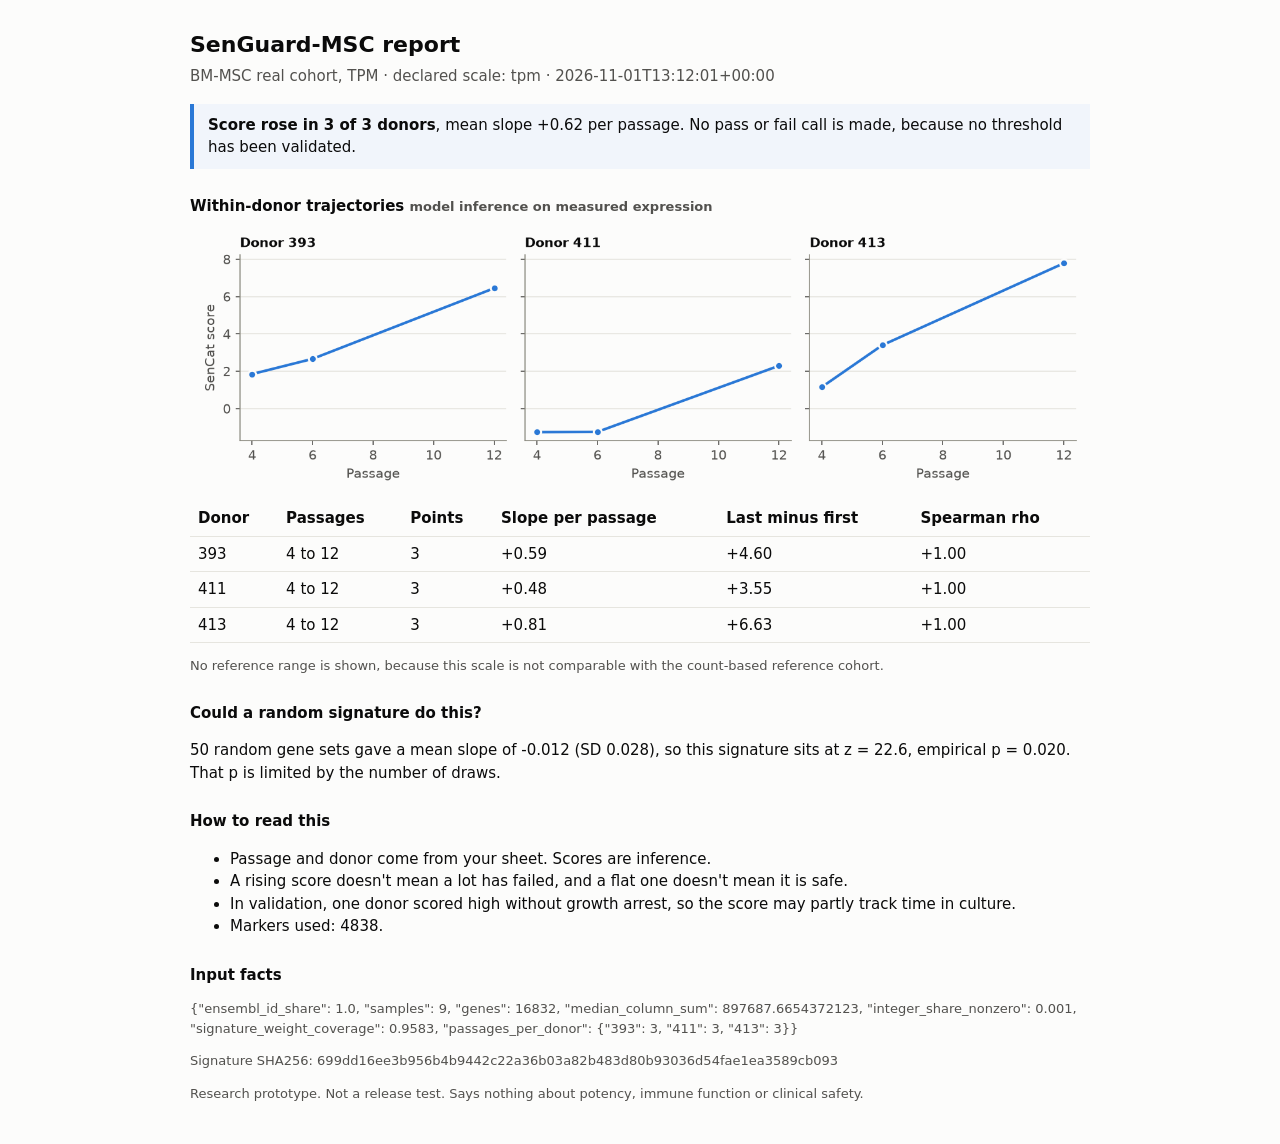
==== deliverables/demo/report_GSE178514_BM_MSC.html @ 02b7636f "SenGuard-MSC: guarded senescence-signature tool and validation Browser tool that checks MSC passage-" ====
<!DOCTYPE html><html lang="en"><head><meta charset="utf-8"><meta name="viewport" content="width=device-width,initial-scale=1"><title>SenGuard-MSC report: BM-MSC real cohort, TPM</title><style>:root{--bg:#fcfcfb;--ink:#0b0b0b;--ink2:#52514e;--line:#e6e5df;--accent:#2a78d6;--stop:#b3261e}body{background:var(--bg);color:var(--ink);font:15px/1.5 system-ui,Segoe UI,sans-serif;max-width:900px;margin:0 auto;padding:28px 18px}h1{font-size:22px;margin:0}h2{font-size:15px;margin:26px 0 6px}.sub{color:var(--ink2);margin:4px 0 16px}.banner{border-left:4px solid var(--accent);padding:10px 14px;background:#f1f5fb}.stop{border-color:var(--stop);background:#fbf1f0}table{border-collapse:collapse;width:100%;font-variant-numeric:tabular-nums}td,th{border-bottom:1px solid var(--line);padding:6px 8px;text-align:left}img{max-width:100%}.tag{color:var(--ink2);font-size:13px}</style></head><body><h1>SenGuard-MSC report</h1><p class="sub">BM-MSC real cohort, TPM · declared scale: tpm · 2026-11-01T13:12:01+00:00</p><div class="banner"><b>Score rose in 3 of 3 donors</b>, mean slope +0.62 per passage. No pass or fail call is made, because no threshold has been validated.</div><h2>Within-donor trajectories <span class="tag">model inference on measured expression</span></h2><img alt="SenCat score by passage for each donor" src="[data-uri]"><table><tr><th>Donor</th><th>Passages</th><th>Points</th><th>Slope per passage</th><th>Last minus first</th><th>Spearman rho</th></tr><tr><td>393</td><td>4 to 12</td><td>3</td><td>+0.59</td><td>+4.60</td><td>+1.00</td></tr><tr><td>411</td><td>4 to 12</td><td>3</td><td>+0.48</td><td>+3.55</td><td>+1.00</td></tr><tr><td>413</td><td>4 to 12</td><td>3</td><td>+0.81</td><td>+6.63</td><td>+1.00</td></tr></table><p class="tag">No reference range is shown, because this scale is not comparable with the count-based reference cohort.</p><h2>Could a random signature do this?</h2><p>50 random gene sets gave a mean slope of -0.012 (SD 0.028), so this signature sits at z = 22.6, empirical p = 0.020. That p is limited by the number of draws.</p><h2>How to read this</h2><ul><li>Passage and donor come from your sheet. Scores are inference.</li><li>A rising score doesn't mean a lot has failed, and a flat one doesn't mean it is safe.</li><li>In validation, one donor scored high without growth arrest, so the score may partly track time in culture.</li><li>Markers used: 4838.</li></ul><h2>Input facts</h2><p class="tag">{&quot;ensembl_id_share&quot;: 1.0, &quot;samples&quot;: 9, &quot;genes&quot;: 16832, &quot;median_column_sum&quot;: 897687.6654372123, &quot;integer_share_nonzero&quot;: 0.001, &quot;signature_weight_coverage&quot;: 0.9583, &quot;passages_per_donor&quot;: {&quot;393&quot;: 3, &quot;411&quot;: 3, &quot;413&quot;: 3}}</p><p class="tag">Signature SHA256: 699dd16ee3b956b4b9442c22a36b03a82b483d80b93036d54fae1ea3589cb093</p><p class="tag">Research prototype. Not a release test. Says nothing about potency, immune function or clinical safety.</p></body></html>
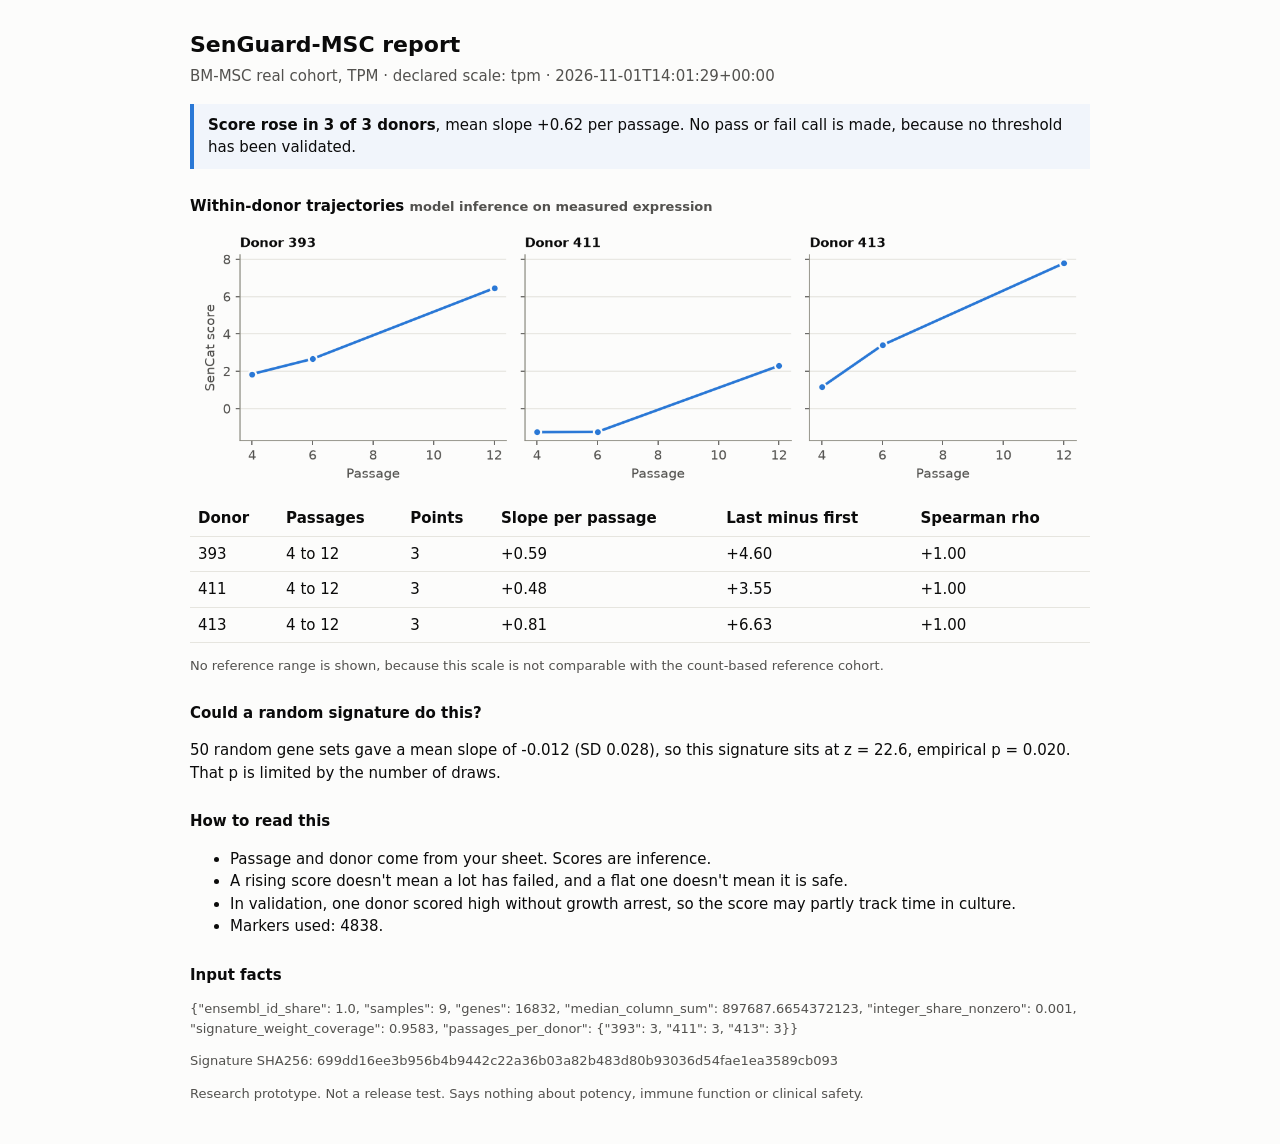
==== commit 0e69fb96: "Add 3D culture twin interface and forecast back-test Redesign the demo around a data twin of each cu" ====
--- a/deliverables/demo/report_GSE178514_BM_MSC.html
+++ b/deliverables/demo/report_GSE178514_BM_MSC.html
@@ -1 +1 @@
-<!DOCTYPE html><html lang="en"><head><meta charset="utf-8"><meta name="viewport" content="width=device-width,initial-scale=1"><title>SenGuard-MSC report: BM-MSC real cohort, TPM</title><style>:root{--bg:#fcfcfb;--ink:#0b0b0b;--ink2:#52514e;--line:#e6e5df;--accent:#2a78d6;--stop:#b3261e}body{background:var(--bg);color:var(--ink);font:15px/1.5 system-ui,Segoe UI,sans-serif;max-width:900px;margin:0 auto;padding:28px 18px}h1{font-size:22px;margin:0}h2{font-size:15px;margin:26px 0 6px}.sub{color:var(--ink2);margin:4px 0 16px}.banner{border-left:4px solid var(--accent);padding:10px 14px;background:#f1f5fb}.stop{border-color:var(--stop);background:#fbf1f0}table{border-collapse:collapse;width:100%;font-variant-numeric:tabular-nums}td,th{border-bottom:1px solid var(--line);padding:6px 8px;text-align:left}img{max-width:100%}.tag{color:var(--ink2);font-size:13px}</style></head><body><h1>SenGuard-MSC report</h1><p class="sub">BM-MSC real cohort, TPM · declared scale: tpm · 2026-11-01T13:12:01+00:00</p><div class="banner"><b>Score rose in 3 of 3 donors</b>, mean slope +0.62 per passage. No pass or fail call is made, because no threshold has been validated.</div><h2>Within-donor trajectories <span class="tag">model inference on measured expression</span></h2><img alt="SenCat score by passage for each donor" src="[data-uri]"><table><tr><th>Donor</th><th>Passages</th><th>Points</th><th>Slope per passage</th><th>Last minus first</th><th>Spearman rho</th></tr><tr><td>393</td><td>4 to 12</td><td>3</td><td>+0.59</td><td>+4.60</td><td>+1.00</td></tr><tr><td>411</td><td>4 to 12</td><td>3</td><td>+0.48</td><td>+3.55</td><td>+1.00</td></tr><tr><td>413</td><td>4 to 12</td><td>3</td><td>+0.81</td><td>+6.63</td><td>+1.00</td></tr></table><p class="tag">No reference range is shown, because this scale is not comparable with the count-based reference cohort.</p><h2>Could a random signature do this?</h2><p>50 random gene sets gave a mean slope of -0.012 (SD 0.028), so this signature sits at z = 22.6, empirical p = 0.020. That p is limited by the number of draws.</p><h2>How to read this</h2><ul><li>Passage and donor come from your sheet. Scores are inference.</li><li>A rising score doesn't mean a lot has failed, and a flat one doesn't mean it is safe.</li><li>In validation, one donor scored high without growth arrest, so the score may partly track time in culture.</li><li>Markers used: 4838.</li></ul><h2>Input facts</h2><p class="tag">{&quot;ensembl_id_share&quot;: 1.0, &quot;samples&quot;: 9, &quot;genes&quot;: 16832, &quot;median_column_sum&quot;: 897687.6654372123, &quot;integer_share_nonzero&quot;: 0.001, &quot;signature_weight_coverage&quot;: 0.9583, &quot;passages_per_donor&quot;: {&quot;393&quot;: 3, &quot;411&quot;: 3, &quot;413&quot;: 3}}</p><p class="tag">Signature SHA256: 699dd16ee3b956b4b9442c22a36b03a82b483d80b93036d54fae1ea3589cb093</p><p class="tag">Research prototype. Not a release test. Says nothing about potency, immune function or clinical safety.</p></body></html>+<!DOCTYPE html><html lang="en"><head><meta charset="utf-8"><meta name="viewport" content="width=device-width,initial-scale=1"><title>SenGuard-MSC report: BM-MSC real cohort, TPM</title><style>:root{--bg:#fcfcfb;--ink:#0b0b0b;--ink2:#52514e;--line:#e6e5df;--accent:#2a78d6;--stop:#b3261e}body{background:var(--bg);color:var(--ink);font:15px/1.5 system-ui,Segoe UI,sans-serif;max-width:900px;margin:0 auto;padding:28px 18px}h1{font-size:22px;margin:0}h2{font-size:15px;margin:26px 0 6px}.sub{color:var(--ink2);margin:4px 0 16px}.banner{border-left:4px solid var(--accent);padding:10px 14px;background:#f1f5fb}.stop{border-color:var(--stop);background:#fbf1f0}table{border-collapse:collapse;width:100%;font-variant-numeric:tabular-nums}td,th{border-bottom:1px solid var(--line);padding:6px 8px;text-align:left}img{max-width:100%}.tag{color:var(--ink2);font-size:13px}</style></head><body><h1>SenGuard-MSC report</h1><p class="sub">BM-MSC real cohort, TPM · declared scale: tpm · 2026-11-01T14:01:29+00:00</p><div class="banner"><b>Score rose in 3 of 3 donors</b>, mean slope +0.62 per passage. No pass or fail call is made, because no threshold has been validated.</div><h2>Within-donor trajectories <span class="tag">model inference on measured expression</span></h2><img alt="SenCat score by passage for each donor" src="[data-uri]"><table><tr><th>Donor</th><th>Passages</th><th>Points</th><th>Slope per passage</th><th>Last minus first</th><th>Spearman rho</th></tr><tr><td>393</td><td>4 to 12</td><td>3</td><td>+0.59</td><td>+4.60</td><td>+1.00</td></tr><tr><td>411</td><td>4 to 12</td><td>3</td><td>+0.48</td><td>+3.55</td><td>+1.00</td></tr><tr><td>413</td><td>4 to 12</td><td>3</td><td>+0.81</td><td>+6.63</td><td>+1.00</td></tr></table><p class="tag">No reference range is shown, because this scale is not comparable with the count-based reference cohort.</p><h2>Could a random signature do this?</h2><p>50 random gene sets gave a mean slope of -0.012 (SD 0.028), so this signature sits at z = 22.6, empirical p = 0.020. That p is limited by the number of draws.</p><h2>How to read this</h2><ul><li>Passage and donor come from your sheet. Scores are inference.</li><li>A rising score doesn't mean a lot has failed, and a flat one doesn't mean it is safe.</li><li>In validation, one donor scored high without growth arrest, so the score may partly track time in culture.</li><li>Markers used: 4838.</li></ul><h2>Input facts</h2><p class="tag">{&quot;ensembl_id_share&quot;: 1.0, &quot;samples&quot;: 9, &quot;genes&quot;: 16832, &quot;median_column_sum&quot;: 897687.6654372123, &quot;integer_share_nonzero&quot;: 0.001, &quot;signature_weight_coverage&quot;: 0.9583, &quot;passages_per_donor&quot;: {&quot;393&quot;: 3, &quot;411&quot;: 3, &quot;413&quot;: 3}}</p><p class="tag">Signature SHA256: 699dd16ee3b956b4b9442c22a36b03a82b483d80b93036d54fae1ea3589cb093</p><p class="tag">Research prototype. Not a release test. Says nothing about potency, immune function or clinical safety.</p></body></html>
